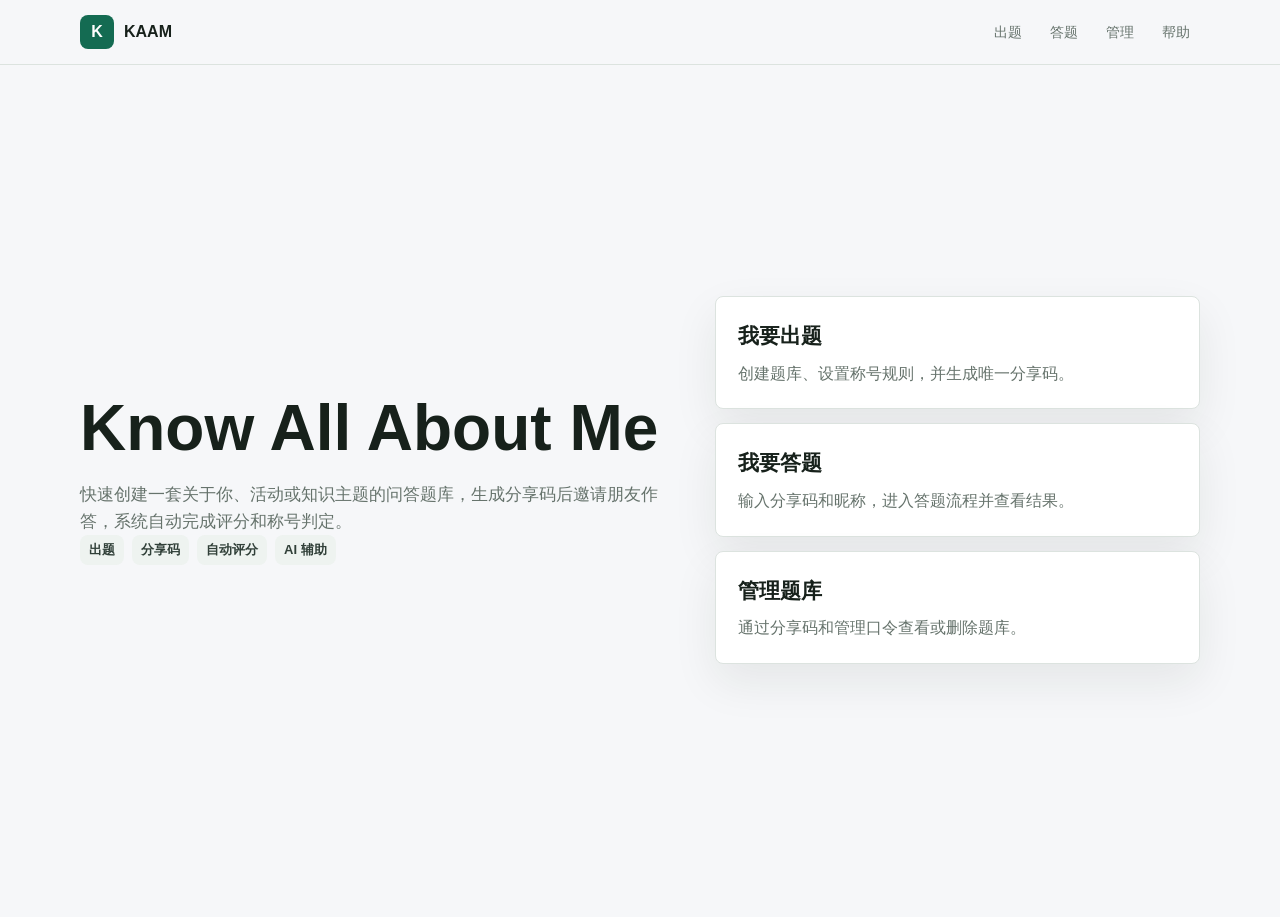
==== index.html @ daca0b37 "初始化前端" ====
<!doctype html>
<html lang="zh-CN">
  <head>
    <meta charset="utf-8">
    <meta name="viewport" content="width=device-width, initial-scale=1">
    <title>KAAM - Know All About Me</title>
    <link rel="stylesheet" href="css/style.css">
  </head>
  <body>
    <div class="app-shell">
      <header class="site-header">
        <nav class="site-nav" aria-label="主导航">
          <a class="brand" href="index.html">
            <span class="brand-mark">K</span>
            <span>KAAM</span>
          </a>
          <div class="nav-links">
            <a href="create.html">出题</a>
            <a href="answer.html">答题</a>
            <a href="manage.html">管理</a>
            <a href="help.html">帮助</a>
          </div>
        </nav>
      </header>

      <main class="main">
        <section class="hero">
          <div>
            <h1>Know All About Me</h1>
            <p>快速创建一套关于你、活动或知识主题的问答题库，生成分享码后邀请朋友作答，系统自动完成评分和称号判定。</p>
            <div class="pill-list" aria-label="能力标签">
              <span class="pill">出题</span>
              <span class="pill">分享码</span>
              <span class="pill">自动评分</span>
              <span class="pill">AI 辅助</span>
            </div>
          </div>
          <div class="hero-panel" aria-label="入口">
            <a class="entry-tile" href="create.html">
              <strong>我要出题</strong>
              <span>创建题库、设置称号规则，并生成唯一分享码。</span>
            </a>
            <a class="entry-tile" href="answer.html">
              <strong>我要答题</strong>
              <span>输入分享码和昵称，进入答题流程并查看结果。</span>
            </a>
            <a class="entry-tile" href="manage.html">
              <strong>管理题库</strong>
              <span>通过分享码和管理口令查看或删除题库。</span>
            </a>
          </div>
        </section>
      </main>
    </div>
  </body>
</html>
---- css/style.css ----
:root {
  --bg: #f6f7f9;
  --surface: #ffffff;
  --surface-soft: #eef3f0;
  --text: #17211b;
  --muted: #66736c;
  --line: #dce3df;
  --primary: #146b52;
  --primary-strong: #0d4f3c;
  --accent: #d66a2d;
  --danger: #b42318;
  --warning: #a15c07;
  --success: #087443;
  --shadow: 0 18px 45px rgba(23, 33, 27, 0.08);
}

* {
  box-sizing: border-box;
}

body {
  margin: 0;
  background: var(--bg);
  color: var(--text);
  font-family: -apple-system, BlinkMacSystemFont, "Segoe UI", "PingFang SC", "Microsoft YaHei", sans-serif;
  line-height: 1.6;
}

a {
  color: inherit;
  text-decoration: none;
}

button,
input,
select,
textarea {
  font: inherit;
}

button {
  cursor: pointer;
}

.app-shell {
  min-height: 100vh;
}

.site-header {
  position: sticky;
  top: 0;
  z-index: 20;
  background: rgba(246, 247, 249, 0.92);
  border-bottom: 1px solid var(--line);
  backdrop-filter: blur(14px);
}

.site-nav {
  display: flex;
  align-items: center;
  justify-content: space-between;
  width: min(1120px, calc(100% - 32px));
  min-height: 64px;
  margin: 0 auto;
  gap: 18px;
}

.brand {
  display: flex;
  align-items: center;
  gap: 10px;
  font-weight: 800;
  letter-spacing: 0;
}

.brand-mark {
  display: grid;
  width: 34px;
  height: 34px;
  place-items: center;
  border-radius: 8px;
  background: var(--primary);
  color: #fff;
}

.nav-links {
  display: flex;
  flex-wrap: wrap;
  justify-content: flex-end;
  gap: 8px;
}

.nav-links a {
  padding: 8px 10px;
  border-radius: 8px;
  color: var(--muted);
  font-size: 14px;
}

.nav-links a:hover,
.nav-links a[aria-current="page"] {
  background: var(--surface-soft);
  color: var(--text);
}

.main {
  width: min(1120px, calc(100% - 32px));
  margin: 0 auto;
  padding: 34px 0 56px;
}

.hero {
  display: grid;
  grid-template-columns: minmax(0, 1.1fr) minmax(300px, 0.9fr);
  min-height: calc(100vh - 138px);
  align-items: center;
  gap: 42px;
}

.hero h1,
.page-title h1 {
  margin: 0;
  font-size: clamp(34px, 5vw, 64px);
  line-height: 1.06;
  letter-spacing: 0;
}

.hero p,
.page-title p {
  max-width: 680px;
  margin: 18px 0 0;
  color: var(--muted);
  font-size: 17px;
}

.hero-panel {
  display: grid;
  gap: 14px;
}

.entry-tile,
.card,
.question-card,
.result-panel {
  background: var(--surface);
  border: 1px solid var(--line);
  border-radius: 8px;
  box-shadow: var(--shadow);
}

.entry-tile {
  display: grid;
  gap: 8px;
  padding: 22px;
}

.entry-tile strong {
  font-size: 21px;
}

.entry-tile span {
  color: var(--muted);
}

.entry-tile:hover {
  border-color: rgba(20, 107, 82, 0.45);
  transform: translateY(-1px);
}

.page-title {
  margin-bottom: 24px;
}

.layout-grid {
  display: grid;
  grid-template-columns: minmax(0, 1fr) 330px;
  gap: 20px;
  align-items: start;
}

.stack {
  display: grid;
  gap: 16px;
}

.card,
.result-panel {
  padding: 20px;
}

.card-header {
  display: flex;
  align-items: flex-start;
  justify-content: space-between;
  gap: 16px;
  margin-bottom: 16px;
}

.card-header h2,
.card h2,
.result-panel h2 {
  margin: 0;
  font-size: 20px;
}

.form-grid {
  display: grid;
  grid-template-columns: repeat(2, minmax(0, 1fr));
  gap: 14px;
}

.field {
  display: grid;
  gap: 7px;
}

.field.full {
  grid-column: 1 / -1;
}

.field label {
  color: #314039;
  font-size: 14px;
  font-weight: 700;
}

.field input,
.field select,
.field textarea {
  width: 100%;
  min-height: 42px;
  padding: 9px 11px;
  border: 1px solid var(--line);
  border-radius: 8px;
  background: #fff;
  color: var(--text);
  outline: none;
}

.field textarea {
  min-height: 96px;
  resize: vertical;
}

.field input:focus,
.field select:focus,
.field textarea:focus {
  border-color: var(--primary);
  box-shadow: 0 0 0 3px rgba(20, 107, 82, 0.12);
}

.actions {
  display: flex;
  flex-wrap: wrap;
  gap: 10px;
  margin-top: 16px;
}

.button {
  display: inline-flex;
  align-items: center;
  justify-content: center;
  min-height: 42px;
  gap: 8px;
  padding: 9px 14px;
  border: 1px solid transparent;
  border-radius: 8px;
  background: var(--primary);
  color: #fff;
  font-weight: 700;
}

.button:hover {
  background: var(--primary-strong);
}

.button.secondary {
  background: #fff;
  border-color: var(--line);
  color: var(--text);
}

.button.secondary:hover {
  background: var(--surface-soft);
}

.button.danger {
  background: var(--danger);
}

.button.ghost {
  background: transparent;
  border-color: transparent;
  color: var(--muted);
}

.icon-button {
  display: inline-grid;
  width: 38px;
  height: 38px;
  place-items: center;
  border: 1px solid var(--line);
  border-radius: 8px;
  background: #fff;
  color: var(--muted);
}

.icon-button:hover {
  color: var(--text);
  background: var(--surface-soft);
}

.question-card {
  padding: 18px;
}

.question-top {
  display: flex;
  align-items: center;
  justify-content: space-between;
  gap: 12px;
  margin-bottom: 14px;
}

.question-number {
  display: inline-flex;
  align-items: center;
  min-height: 30px;
  padding: 4px 9px;
  border-radius: 8px;
  background: var(--surface-soft);
  color: var(--primary-strong);
  font-weight: 800;
}

.option-grid {
  display: grid;
  grid-template-columns: repeat(2, minmax(0, 1fr));
  gap: 10px;
}

.option-choice {
  display: flex;
  align-items: flex-start;
  gap: 10px;
  min-height: 48px;
  padding: 12px;
  border: 1px solid var(--line);
  border-radius: 8px;
  background: #fff;
}

.option-choice:has(input:checked) {
  border-color: var(--primary);
  background: #edf8f3;
}

.hint,
.meta,
.empty-state {
  color: var(--muted);
  font-size: 14px;
}

.pill-list {
  display: flex;
  flex-wrap: wrap;
  gap: 8px;
}

.pill {
  display: inline-flex;
  align-items: center;
  min-height: 30px;
  padding: 4px 9px;
  border-radius: 8px;
  background: var(--surface-soft);
  color: #314039;
  font-size: 13px;
  font-weight: 700;
}

.status {
  margin-top: 12px;
  color: var(--muted);
}

.status.error {
  color: var(--danger);
}

.status.success {
  color: var(--success);
}

.share-box {
  display: none;
  gap: 10px;
  margin-top: 16px;
  padding: 16px;
  border: 1px solid rgba(20, 107, 82, 0.22);
  border-radius: 8px;
  background: #edf8f3;
}

.share-box.active {
  display: grid;
}

.share-code {
  font-size: 32px;
  font-weight: 900;
  letter-spacing: 3px;
}

.rank-row {
  display: grid;
  grid-template-columns: 1fr 1fr 1.2fr auto;
  gap: 10px;
  align-items: end;
}

.score-large {
  font-size: clamp(46px, 8vw, 78px);
  line-height: 1;
  font-weight: 900;
  color: var(--primary);
}

.review-list {
  display: grid;
  gap: 12px;
  margin-top: 18px;
}

.review-item {
  padding: 14px;
  border: 1px solid var(--line);
  border-radius: 8px;
  background: #fff;
}

.review-item.correct {
  border-color: rgba(8, 116, 67, 0.28);
}

.review-item.wrong {
  border-color: rgba(180, 35, 24, 0.28);
}

.ai-grid {
  display: grid;
  gap: 12px;
}

.footer-note {
  padding: 24px 0 38px;
  color: var(--muted);
  text-align: center;
}

@media (max-width: 860px) {
  .site-nav {
    align-items: flex-start;
    flex-direction: column;
    padding: 12px 0;
  }

  .nav-links {
    justify-content: flex-start;
  }

  .hero,
  .layout-grid {
    grid-template-columns: 1fr;
  }

  .hero {
    min-height: auto;
    padding-top: 22px;
  }
}

@media (max-width: 640px) {
  .main {
    width: min(100% - 24px, 1120px);
    padding-top: 24px;
  }

  .form-grid,
  .option-grid,
  .rank-row {
    grid-template-columns: 1fr;
  }

  .card,
  .question-card,
  .entry-tile,
  .result-panel {
    padding: 16px;
  }
}
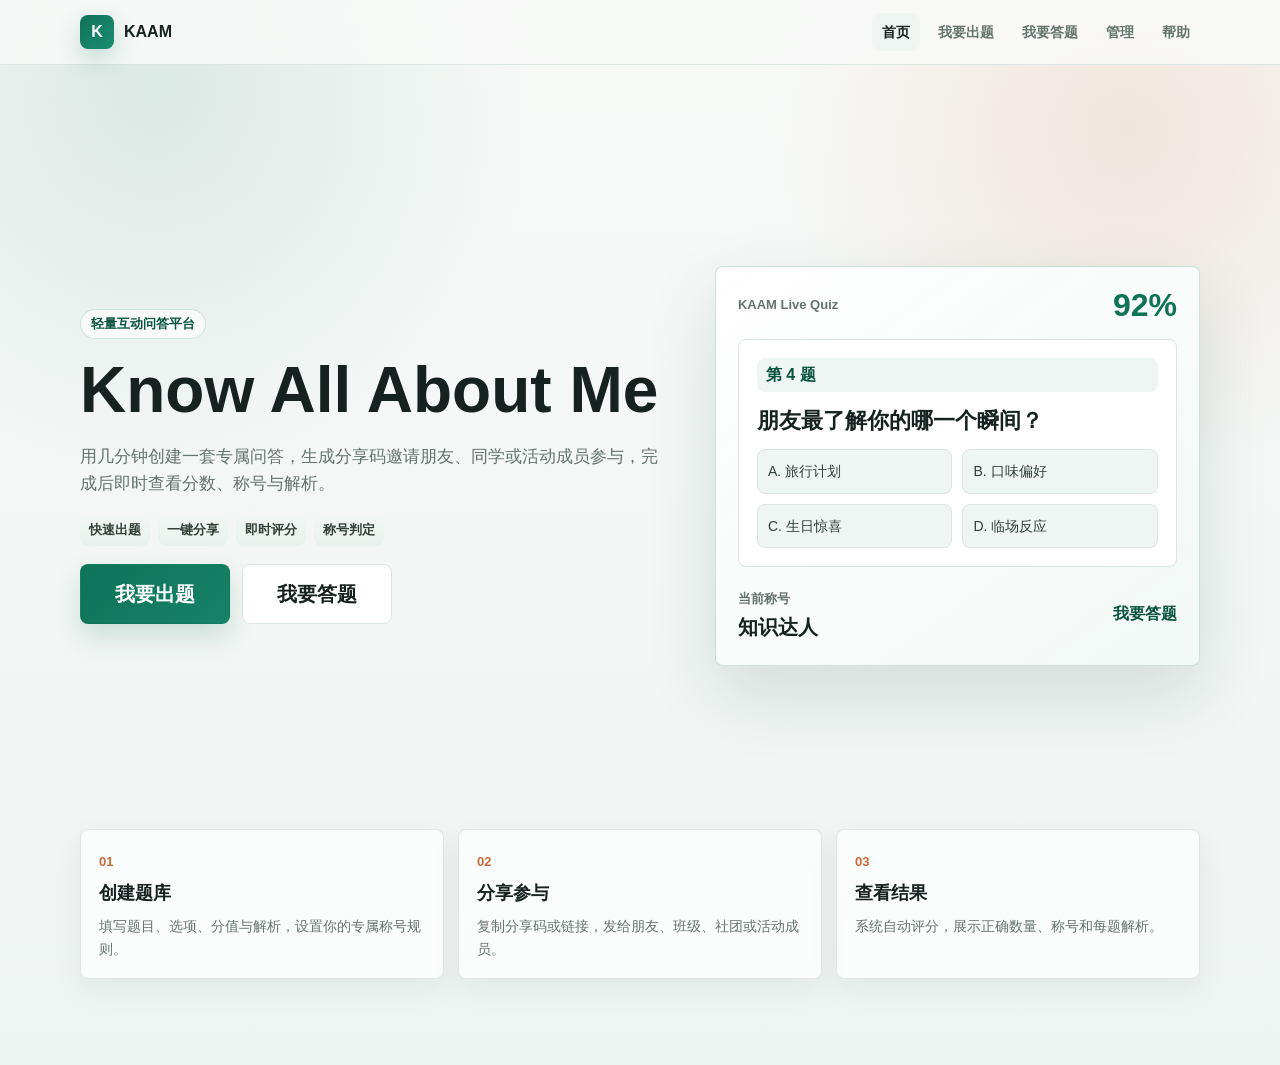
==== commit 7550ff5d: "前端修改" ====
--- a/index.html
+++ b/index.html
@@ -15,39 +15,72 @@
             <span>KAAM</span>
           </a>
           <div class="nav-links">
-            <a href="create.html">出题</a>
-            <a href="answer.html">答题</a>
+            <a href="index.html" aria-current="page">首页</a>
+            <a href="create.html">我要出题</a>
+            <a href="answer.html">我要答题</a>
             <a href="manage.html">管理</a>
             <a href="help.html">帮助</a>
           </div>
         </nav>
       </header>
 
-      <main class="main">
+      <main class="main home-main">
         <section class="hero">
-          <div>
+          <div class="hero-copy">
+            <span class="eyebrow">轻量互动问答平台</span>
             <h1>Know All About Me</h1>
-            <p>快速创建一套关于你、活动或知识主题的问答题库，生成分享码后邀请朋友作答，系统自动完成评分和称号判定。</p>
+            <p>用几分钟创建一套专属问答，生成分享码邀请朋友、同学或活动成员参与，完成后即时查看分数、称号与解析。</p>
             <div class="pill-list" aria-label="能力标签">
-              <span class="pill">出题</span>
-              <span class="pill">分享码</span>
-              <span class="pill">自动评分</span>
-              <span class="pill">AI 辅助</span>
+              <span class="pill">快速出题</span>
+              <span class="pill">一键分享</span>
+              <span class="pill">即时评分</span>
+              <span class="pill">称号判定</span>
+            </div>
+            <div class="hero-actions">
+              <a class="button" href="create.html">我要出题</a>
+              <a class="button secondary" href="answer.html">我要答题</a>
             </div>
           </div>
-          <div class="hero-panel" aria-label="入口">
-            <a class="entry-tile" href="create.html">
-              <strong>我要出题</strong>
-              <span>创建题库、设置称号规则，并生成唯一分享码。</span>
-            </a>
-            <a class="entry-tile" href="answer.html">
-              <strong>我要答题</strong>
-              <span>输入分享码和昵称，进入答题流程并查看结果。</span>
-            </a>
-            <a class="entry-tile" href="manage.html">
-              <strong>管理题库</strong>
-              <span>通过分享码和管理口令查看或删除题库。</span>
-            </a>
+          <div class="hero-showcase" aria-label="产品预览">
+            <div class="showcase-top">
+              <span>KAAM Live Quiz</span>
+              <strong>92%</strong>
+            </div>
+            <div class="showcase-question">
+              <span class="question-number">第 4 题</span>
+              <h2>朋友最了解你的哪一个瞬间？</h2>
+              <div class="mini-options">
+                <span>A. 旅行计划</span>
+                <span>B. 口味偏好</span>
+                <span>C. 生日惊喜</span>
+                <span>D. 临场反应</span>
+              </div>
+            </div>
+            <div class="showcase-bottom">
+              <div>
+                <span class="meta">当前称号</span>
+                <strong>知识达人</strong>
+              </div>
+              <a href="answer.html">我要答题</a>
+            </div>
+          </div>
+        </section>
+
+        <section class="home-band" aria-label="使用流程">
+          <div class="step-item">
+            <span>01</span>
+            <strong>创建题库</strong>
+            <p>填写题目、选项、分值与解析，设置你的专属称号规则。</p>
+          </div>
+          <div class="step-item">
+            <span>02</span>
+            <strong>分享参与</strong>
+            <p>复制分享码或链接，发给朋友、班级、社团或活动成员。</p>
+          </div>
+          <div class="step-item">
+            <span>03</span>
+            <strong>查看结果</strong>
+            <p>系统自动评分，展示正确数量、称号和每题解析。</p>
           </div>
         </section>
       </main>
--- a/css/style.css
+++ b/css/style.css
@@ -1,17 +1,20 @@
 :root {
-  --bg: #f6f7f9;
+  --bg: #f4f7f6;
   --surface: #ffffff;
-  --surface-soft: #eef3f0;
-  --text: #17211b;
-  --muted: #66736c;
-  --line: #dce3df;
-  --primary: #146b52;
-  --primary-strong: #0d4f3c;
-  --accent: #d66a2d;
+  --surface-soft: #eef5f2;
+  --surface-tint: #fbf8ef;
+  --text: #16221f;
+  --muted: #64736d;
+  --line: #dbe5e1;
+  --primary: #0f7358;
+  --primary-strong: #09543f;
+  --accent: #c86b38;
+  --accent-soft: #fff0df;
   --danger: #b42318;
   --warning: #a15c07;
   --success: #087443;
   --shadow: 0 18px 45px rgba(23, 33, 27, 0.08);
+  --shadow-soft: 0 10px 30px rgba(23, 33, 27, 0.06);
 }
 
 * {
@@ -20,7 +23,10 @@
 
 body {
   margin: 0;
-  background: var(--bg);
+  background:
+    radial-gradient(circle at 12% 8%, rgba(15, 115, 88, 0.12), transparent 26%),
+    radial-gradient(circle at 88% 12%, rgba(200, 107, 56, 0.14), transparent 24%),
+    linear-gradient(180deg, #f8faf8 0%, var(--bg) 42%, #eef4f1 100%);
   color: var(--text);
   font-family: -apple-system, BlinkMacSystemFont, "Segoe UI", "PingFang SC", "Microsoft YaHei", sans-serif;
   line-height: 1.6;
@@ -50,7 +56,7 @@
   position: sticky;
   top: 0;
   z-index: 20;
-  background: rgba(246, 247, 249, 0.92);
+  background: rgba(248, 250, 248, 0.86);
   border-bottom: 1px solid var(--line);
   backdrop-filter: blur(14px);
 }
@@ -79,8 +85,9 @@
   height: 34px;
   place-items: center;
   border-radius: 8px;
-  background: var(--primary);
+  background: linear-gradient(135deg, var(--primary), #1b8d70);
   color: #fff;
+  box-shadow: 0 10px 24px rgba(15, 115, 88, 0.22);
 }
 
 .nav-links {
@@ -95,6 +102,7 @@
   border-radius: 8px;
   color: var(--muted);
   font-size: 14px;
+  font-weight: 650;
 }
 
 .nav-links a:hover,
@@ -109,12 +117,21 @@
   padding: 34px 0 56px;
 }
 
+.home-main {
+  padding-top: 20px;
+}
+
 .hero {
   display: grid;
   grid-template-columns: minmax(0, 1.1fr) minmax(300px, 0.9fr);
   min-height: calc(100vh - 138px);
   align-items: center;
   gap: 42px;
+}
+
+.hero-copy {
+  display: grid;
+  gap: 18px;
 }
 
 .hero h1,
@@ -128,9 +145,37 @@
 .hero p,
 .page-title p {
   max-width: 680px;
-  margin: 18px 0 0;
+  margin: 0;
   color: var(--muted);
   font-size: 17px;
+}
+
+.eyebrow {
+  display: inline-flex;
+  width: fit-content;
+  align-items: center;
+  min-height: 28px;
+  padding: 4px 10px;
+  border: 1px solid rgba(15, 115, 88, 0.18);
+  border-radius: 999px;
+  background: rgba(255, 255, 255, 0.62);
+  color: var(--primary-strong);
+  font-size: 13px;
+  font-weight: 800;
+}
+
+.hero-actions {
+  display: flex;
+  flex-wrap: wrap;
+  gap: 12px;
+}
+
+.hero-actions .button {
+  min-height: 56px;
+  min-width: 150px;
+  padding: 13px 24px;
+  font-size: 20px;
+  font-weight: 850;
 }
 
 .hero-panel {
@@ -148,10 +193,118 @@
   box-shadow: var(--shadow);
 }
 
+.hero-showcase {
+  display: grid;
+  gap: 18px;
+  padding: 22px;
+  border: 1px solid rgba(15, 115, 88, 0.2);
+  border-radius: 8px;
+  background:
+    linear-gradient(145deg, rgba(255, 255, 255, 0.96), rgba(241, 248, 245, 0.92)),
+    var(--surface);
+  box-shadow: 0 28px 70px rgba(15, 73, 57, 0.14);
+}
+
+.showcase-top,
+.showcase-bottom {
+  display: flex;
+  align-items: center;
+  justify-content: space-between;
+  gap: 14px;
+}
+
+.showcase-top span,
+.showcase-bottom .meta {
+  color: var(--muted);
+  font-size: 13px;
+  font-weight: 700;
+}
+
+.showcase-top strong {
+  color: var(--primary);
+  font-size: 32px;
+  line-height: 1;
+}
+
+.showcase-question {
+  display: grid;
+  gap: 14px;
+  padding: 18px;
+  border: 1px solid var(--line);
+  border-radius: 8px;
+  background: #fff;
+}
+
+.showcase-question h2 {
+  margin: 0;
+  font-size: 22px;
+  line-height: 1.35;
+}
+
+.mini-options {
+  display: grid;
+  grid-template-columns: repeat(2, minmax(0, 1fr));
+  gap: 10px;
+}
+
+.mini-options span {
+  padding: 10px;
+  border: 1px solid var(--line);
+  border-radius: 8px;
+  background: var(--surface-soft);
+  color: #314039;
+  font-size: 14px;
+}
+
+.showcase-bottom a {
+  color: var(--primary-strong);
+  font-weight: 800;
+}
+
+.showcase-bottom strong {
+  display: block;
+  font-size: 20px;
+}
+
+.home-band {
+  display: grid;
+  grid-template-columns: repeat(3, minmax(0, 1fr));
+  gap: 14px;
+  margin-top: -18px;
+  padding-bottom: 30px;
+}
+
+.step-item {
+  padding: 18px;
+  border: 1px solid rgba(219, 229, 225, 0.9);
+  border-radius: 8px;
+  background: rgba(255, 255, 255, 0.72);
+  box-shadow: var(--shadow-soft);
+}
+
+.step-item span {
+  color: var(--accent);
+  font-weight: 900;
+  font-size: 13px;
+}
+
+.step-item strong {
+  display: block;
+  margin-top: 5px;
+  font-size: 18px;
+}
+
+.step-item p {
+  margin: 8px 0 0;
+  color: var(--muted);
+  font-size: 14px;
+}
+
 .entry-tile {
   display: grid;
   gap: 8px;
   padding: 22px;
+  transition: transform 0.18s ease, border-color 0.18s ease, box-shadow 0.18s ease;
 }
 
 .entry-tile strong {
@@ -168,6 +321,8 @@
 }
 
 .page-title {
+  display: grid;
+  gap: 10px;
   margin-bottom: 24px;
 }
 
@@ -186,6 +341,8 @@
 .card,
 .result-panel {
   padding: 20px;
+  background: rgba(255, 255, 255, 0.9);
+  backdrop-filter: blur(10px);
 }
 
 .card-header {
@@ -232,7 +389,7 @@
   padding: 9px 11px;
   border: 1px solid var(--line);
   border-radius: 8px;
-  background: #fff;
+  background: rgba(255, 255, 255, 0.94);
   color: var(--text);
   outline: none;
 }
@@ -265,19 +422,24 @@
   padding: 9px 14px;
   border: 1px solid transparent;
   border-radius: 8px;
-  background: var(--primary);
+  background: linear-gradient(135deg, var(--primary), #178366);
   color: #fff;
   font-weight: 700;
+  box-shadow: 0 12px 26px rgba(15, 115, 88, 0.18);
+  transition: transform 0.16s ease, box-shadow 0.16s ease, background 0.16s ease;
 }
 
 .button:hover {
   background: var(--primary-strong);
+  transform: translateY(-1px);
+  box-shadow: 0 16px 34px rgba(15, 115, 88, 0.24);
 }
 
 .button.secondary {
   background: #fff;
   border-color: var(--line);
   color: var(--text);
+  box-shadow: none;
 }
 
 .button.secondary:hover {
@@ -312,6 +474,7 @@
 
 .question-card {
   padding: 18px;
+  box-shadow: var(--shadow-soft);
 }
 
 .question-top {
@@ -348,6 +511,12 @@
   border: 1px solid var(--line);
   border-radius: 8px;
   background: #fff;
+  transition: border-color 0.16s ease, background 0.16s ease, transform 0.16s ease;
+}
+
+.option-choice:hover {
+  transform: translateY(-1px);
+  border-color: rgba(15, 115, 88, 0.3);
 }
 
 .option-choice:has(input:checked) {
@@ -374,7 +543,7 @@
   min-height: 30px;
   padding: 4px 9px;
   border-radius: 8px;
-  background: var(--surface-soft);
+  background: linear-gradient(180deg, #f1f7f4, #e8f1ed);
   color: #314039;
   font-size: 13px;
   font-weight: 700;
@@ -400,7 +569,7 @@
   padding: 16px;
   border: 1px solid rgba(20, 107, 82, 0.22);
   border-radius: 8px;
-  background: #edf8f3;
+  background: linear-gradient(145deg, #edf8f3, #fff8ee);
 }
 
 .share-box.active {
@@ -438,6 +607,7 @@
   border: 1px solid var(--line);
   border-radius: 8px;
   background: #fff;
+  box-shadow: var(--shadow-soft);
 }
 
 .review-item.correct {
@@ -471,7 +641,8 @@
   }
 
   .hero,
-  .layout-grid {
+  .layout-grid,
+  .home-band {
     grid-template-columns: 1fr;
   }
 
@@ -489,7 +660,8 @@
 
   .form-grid,
   .option-grid,
-  .rank-row {
+  .rank-row,
+  .mini-options {
     grid-template-columns: 1fr;
   }
 
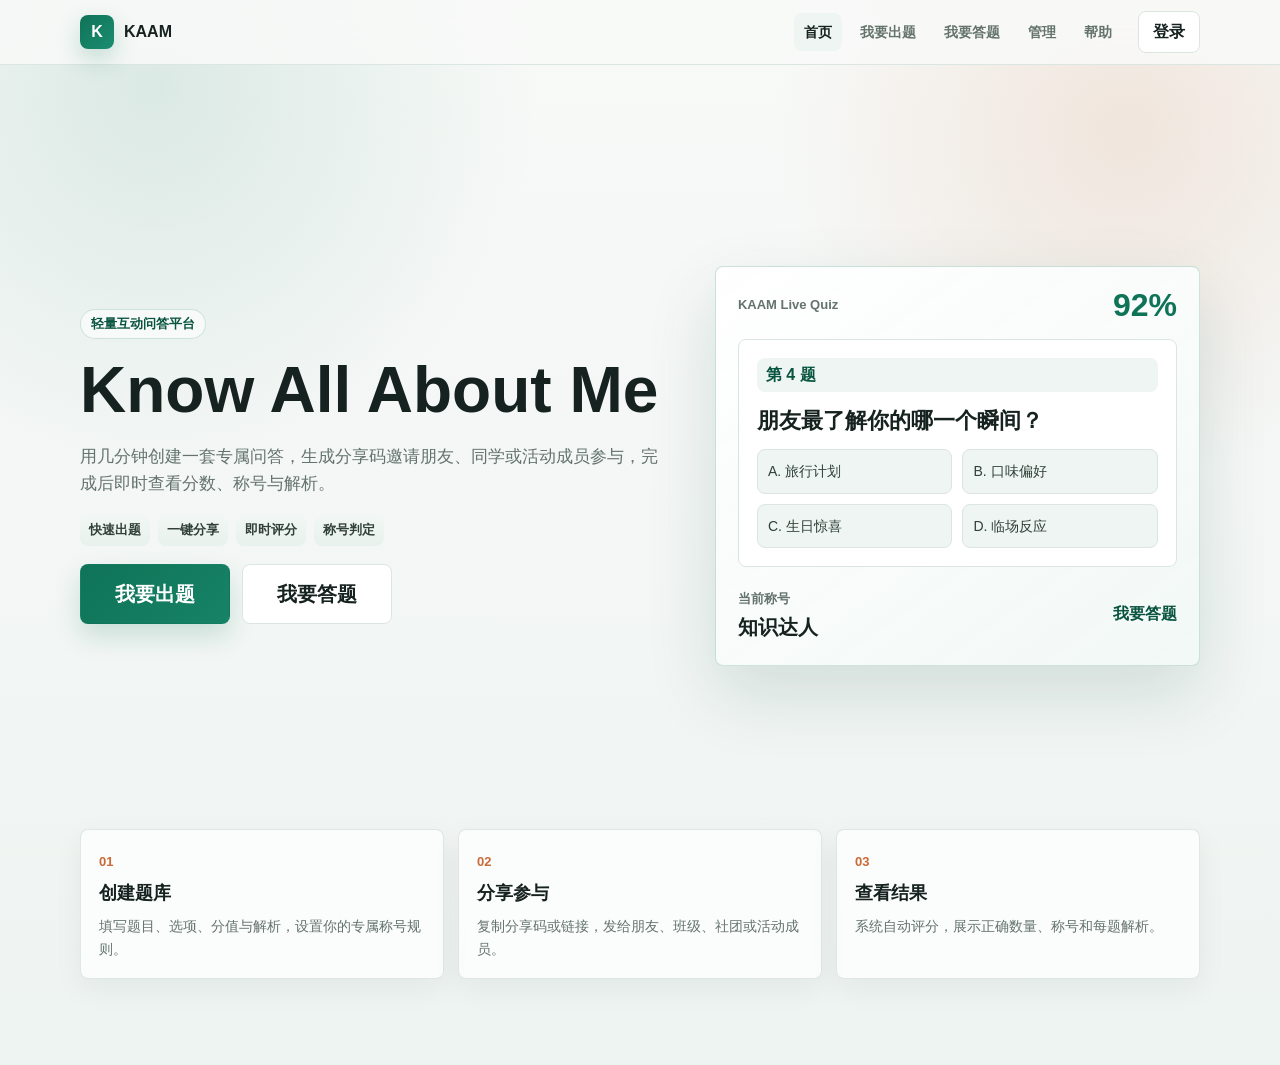
==== commit 25d4142f: "前端页面修改了登录按钮右键退出问题" ====
--- a/index.html
+++ b/index.html
@@ -85,5 +85,6 @@
         </section>
       </main>
     </div>
+    <script src="js/common.js"></script>
   </body>
 </html>
--- a/css/style.css
+++ b/css/style.css
@@ -94,6 +94,7 @@
   display: flex;
   flex-wrap: wrap;
   justify-content: flex-end;
+  align-items: center;
   gap: 8px;
 }
 
@@ -629,15 +630,144 @@
   text-align: center;
 }
 
+.auth-slot {
+  position: relative;
+  order: 99;
+  margin-left: 8px;
+}
+
+.login-button,
+.avatar-button {
+  display: inline-grid;
+  min-width: 42px;
+  height: 42px;
+  place-items: center;
+  border: 1px solid var(--line);
+  border-radius: 8px;
+  background: #fff;
+  color: var(--text);
+  font-weight: 800;
+  cursor: pointer;
+}
+
+.login-button {
+  padding: 0 14px;
+}
+
+.avatar-button {
+  border-color: rgba(15, 115, 88, 0.24);
+  background: linear-gradient(135deg, var(--primary), #178366);
+  color: #fff;
+  box-shadow: 0 10px 24px rgba(15, 115, 88, 0.2);
+}
+
+.avatar-menu {
+  position: absolute;
+  top: calc(100% + 8px);
+  right: 0;
+  z-index: 40;
+  display: grid;
+  min-width: 150px;
+  gap: 8px;
+  padding: 12px;
+  border: 1px solid var(--line);
+  border-radius: 8px;
+  background: #fff;
+  box-shadow: var(--shadow);
+}
+
+.avatar-menu[hidden] {
+  display: none;
+}
+
+.avatar-menu button {
+  min-height: 34px;
+  border: 1px solid var(--line);
+  border-radius: 8px;
+  background: var(--surface-soft);
+  color: var(--text);
+}
+
+.auth-modal {
+  position: fixed;
+  inset: 0;
+  z-index: 100;
+  display: grid;
+  place-items: center;
+  padding: 20px;
+  background: rgba(14, 24, 21, 0.28);
+  backdrop-filter: blur(10px);
+}
+
+.auth-modal[hidden] {
+  display: none;
+}
+
+.auth-panel {
+  position: relative;
+  display: grid;
+  width: min(420px, 100%);
+  gap: 14px;
+  padding: 24px;
+  border: 1px solid var(--line);
+  border-radius: 8px;
+  background: #fff;
+  box-shadow: var(--shadow);
+}
+
+.auth-panel h2 {
+  margin: 0;
+  font-size: 28px;
+}
+
+.auth-close {
+  position: absolute;
+  top: 14px;
+  right: 14px;
+}
+
+.created-bank-view {
+  max-width: 620px;
+}
+
+.manage-list {
+  display: grid;
+  gap: 12px;
+}
+
+.manage-item {
+  display: flex;
+  align-items: flex-start;
+  justify-content: space-between;
+  gap: 16px;
+  padding: 16px;
+  border: 1px solid var(--line);
+  border-radius: 8px;
+  background: #fff;
+  box-shadow: var(--shadow-soft);
+}
+
+.manage-item strong {
+  font-size: 18px;
+}
+
+.code-textarea {
+  min-height: 220px;
+  font-family: ui-monospace, SFMono-Regular, Menlo, Monaco, Consolas, "Liberation Mono", monospace;
+  font-size: 13px;
+  line-height: 1.5;
+}
+
 @media (max-width: 860px) {
   .site-nav {
-    align-items: flex-start;
-    flex-direction: column;
+    align-items: center;
+    flex-wrap: wrap;
     padding: 12px 0;
   }
 
   .nav-links {
-    justify-content: flex-start;
+    flex: 1;
+    justify-content: flex-end;
   }
 
   .hero,
